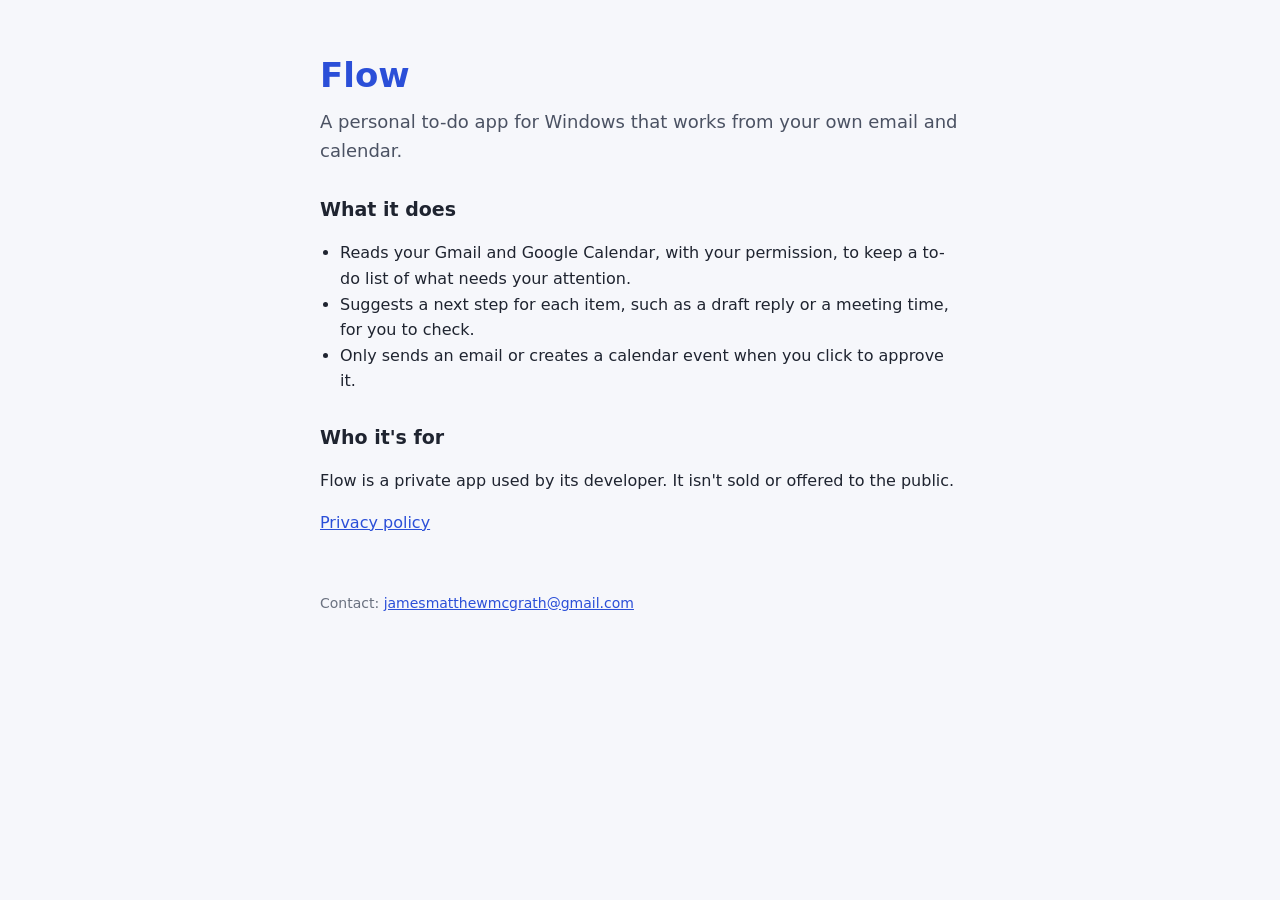
==== index.html @ fb8f7a58 "Flow home page and privacy policy" ====
<!doctype html>
<html lang="en">
<head>
<meta charset="utf-8">
<meta name="viewport" content="width=device-width, initial-scale=1">
<title>Flow</title>
<meta name="description" content="Flow is a personal to-do app for Windows that works from your own Gmail and Google Calendar.">
<link rel="stylesheet" href="style.css">
</head>
<body>
<main>
  <h1>Flow</h1>
  <p class="lead">A personal to-do app for Windows that works from your own email and calendar.</p>

  <h2>What it does</h2>
  <ul>
    <li>Reads your Gmail and Google Calendar, with your permission, to keep a to-do list of what needs your attention.</li>
    <li>Suggests a next step for each item, such as a draft reply or a meeting time, for you to check.</li>
    <li>Only sends an email or creates a calendar event when you click to approve it.</li>
  </ul>

  <h2>Who it's for</h2>
  <p>Flow is a private app used by its developer. It isn't sold or offered to the public.</p>

  <p><a href="privacy.html">Privacy policy</a></p>
</main>
<footer>Contact: <a href="mailto:jamesmatthewmcgrath@gmail.com">jamesmatthewmcgrath@gmail.com</a></footer>
</body>
</html>
---- style.css ----
body{margin:0;background:#f6f7fb;color:#1f2430;font:16px/1.6 "Segoe UI",system-ui,-apple-system,sans-serif}
main{max-width:640px;margin:0 auto;padding:48px 16px 24px}
h1{font-size:34px;margin:0 0 6px;color:#2b4fd8}
h2{font-size:19px;margin:28px 0 6px}
.lead{font-size:18px;color:#4b5263;margin:0 0 8px}
.muted{color:#6b7280;font-size:14px}
a{color:#2b4fd8}
ul{padding-left:20px}
footer{max-width:640px;margin:0 auto;padding:16px 16px 48px;color:#6b7280;font-size:14px}
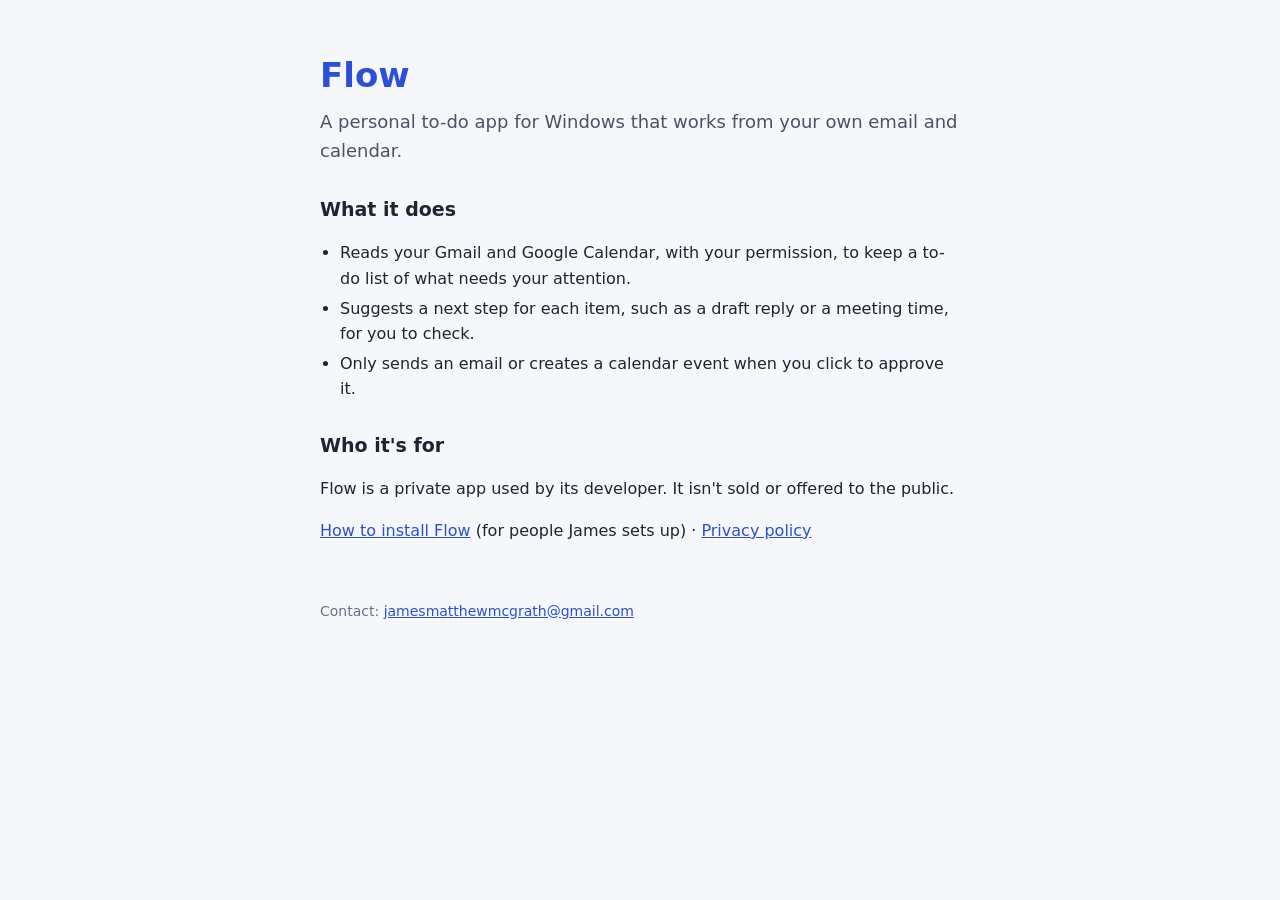
==== commit 7373a63a: "How to install Flow: a simple page, and a note for Claude Co-Authored-By: Claude Opus 5.5 <noreply@a" ====
--- a/index.html
+++ b/index.html
@@ -22,7 +22,7 @@
   <h2>Who it's for</h2>
   <p>Flow is a private app used by its developer. It isn't sold or offered to the public.</p>
 
-  <p><a href="privacy.html">Privacy policy</a></p>
+  <p><a href="install.html">How to install Flow</a> (for people James sets up) · <a href="privacy.html">Privacy policy</a></p>
 </main>
 <footer>Contact: <a href="mailto:jamesmatthewmcgrath@gmail.com">jamesmatthewmcgrath@gmail.com</a></footer>
 </body>
--- a/style.css
+++ b/style.css
@@ -7,3 +7,8 @@
 a{color:#2b4fd8}
 ul{padding-left:20px}
 footer{max-width:640px;margin:0 auto;padding:16px 16px 48px;color:#6b7280;font-size:14px}
+ol{padding-left:22px}
+li{margin:4px 0}
+code,kbd,pre{font-family:Consolas,"SF Mono",Menlo,monospace;font-size:14px}
+code,kbd{background:#e8ebf5;border-radius:4px;padding:1px 5px;overflow-wrap:anywhere}
+pre{background:#1f2430;color:#fff;border-radius:8px;padding:12px 14px;margin:8px 0;overflow-x:auto;user-select:all}
